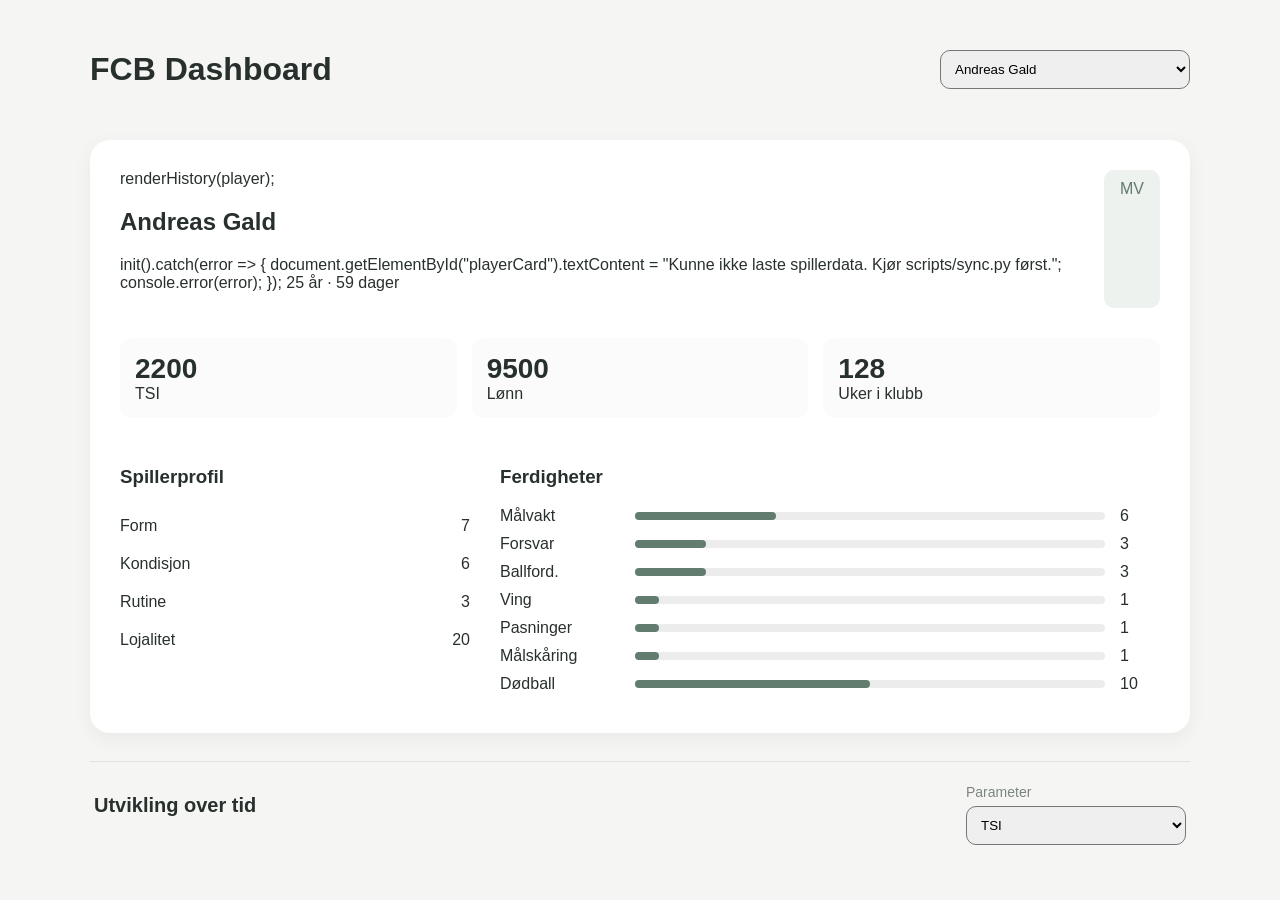
==== web/index.html @ 86ed0490 "Add player history dashboard" ====
<!DOCTYPE html>
<html lang="no">
<head>

<meta charset="UTF-8">
<meta name="viewport" content="width=device-width, initial-scale=1.0">

<title>FCB Dashboard</title>

<link rel="stylesheet" href="style.css">

</head>

<body>

<div class="wrapper">

    <header>

        <h1>FCB Dashboard</h1>

        <select id="playerSelect"></select>

    </header>

    <div id="playerCard"></div>

    <section class="history-section" aria-labelledby="historyTitle">

        <div class="history-heading">
            <div>
                <h2 id="historyTitle">Utvikling over tid</h2>
                <p id="historySummary" class="history-summary"></p>
            </div>

            <label class="history-control" for="historyMetric">
                Parameter
                <select id="historyMetric"></select>
            </label>
        </div>

        <div id="historyChart" class="history-chart"></div>

    </section>

</div>

<script src="app.js"></script>

</body>
</html>
---- web/style.css ----
:root{

    --bg:#f5f6f3;
    --card:#ffffff;
    --text:#28302d;
    --muted:#7c8580;
    --accent:#627c70;
}

body{

    margin:0;

    background:var(--bg);

    font-family:Segoe UI,sans-serif;

    color:var(--text);
}

.wrapper{

    max-width:1100px;

    margin:auto;

    padding:30px;
}

header{

    display:flex;

    justify-content:space-between;

    align-items:center;

    margin-bottom:30px;
}

select{

    padding:10px;

    min-width:250px;

    border-radius:10px;
}

.card{

    background:white;

    border-radius:20px;

    padding:30px;

    box-shadow:
        0 6px 20px rgba(0,0,0,0.05);
}

.top{

    display:flex;

    justify-content:space-between;

    margin-bottom:30px;
}

.position{

    background:#edf2ef;

    color:var(--accent);

    padding:10px 16px;

    border-radius:10px;
}

.metrics{

    display:grid;

    grid-template-columns:
        repeat(3,1fr);

    gap:15px;

    margin-bottom:30px;
}

.metric{

    background:#fafbfa;

    padding:15px;

    border-radius:12px;
}

.metric-value{

    font-size:28px;

    font-weight:700;
}

.sections{

    display:grid;

    grid-template-columns:
        350px 1fr;

    gap:30px;
}

.info-row{

    display:flex;

    justify-content:space-between;

    padding:10px 0;
}

.skill{

    display:grid;

    grid-template-columns:
        120px 1fr 40px;

    gap:15px;

    margin-bottom:10px;

    align-items:center;
}

.bar{

    background:#ececec;

    height:8px;

    border-radius:20px;
}

.fill{

    background:var(--accent);

    height:100%;

    border-radius:20px;
}

.history-section{

    margin-top:28px;

    padding:22px 4px 0;

    border-top:1px solid #dfe4df;
}

.history-heading{

    display:flex;

    justify-content:space-between;

    align-items:flex-end;

    gap:20px;
}

.history-heading h2{

    margin:0;

    font-size:20px;
}

.history-control{

    display:grid;

    gap:6px;

    color:var(--muted);

    font-size:14px;
}

.history-control select{

    min-width:220px;
}

.history-summary{

    min-height:20px;

    margin:8px 0 0;

    color:var(--muted);

    font-size:14px;
}

.history-chart{

    width:100%;

    margin-top:12px;
}

.trend-chart{

    display:block;

    width:100%;

    height:auto;
}

.chart-grid{

    stroke:#e1e6e2;

    stroke-width:1;
}

.chart-line{

    fill:none;

    stroke:#bf5b45;

    stroke-width:3;

    stroke-linecap:round;

    stroke-linejoin:round;
}

.chart-point{

    fill:#bf5b45;

    stroke:#fff;

    stroke-width:2;
}

.chart-label{

    fill:var(--muted);

    font-family:inherit;

    font-size:12px;
}

.chart-empty{

    padding:20px 0;

    color:var(--muted);
}

@media (max-width:760px){

    .wrapper{

        padding:18px;
    }

    header,
    .history-heading{

        align-items:stretch;

        flex-direction:column;

        gap:14px;
    }

    select,
    .history-control select{

        box-sizing:border-box;

        width:100%;

        min-width:0;
    }

    .card{

        padding:20px;
    }

    .sections{

        grid-template-columns:1fr;
    }

    .metrics{

        grid-template-columns:repeat(2,1fr);
    }

    .skill{

        grid-template-columns:100px minmax(0,1fr) 40px;

        gap:10px;
    }
}
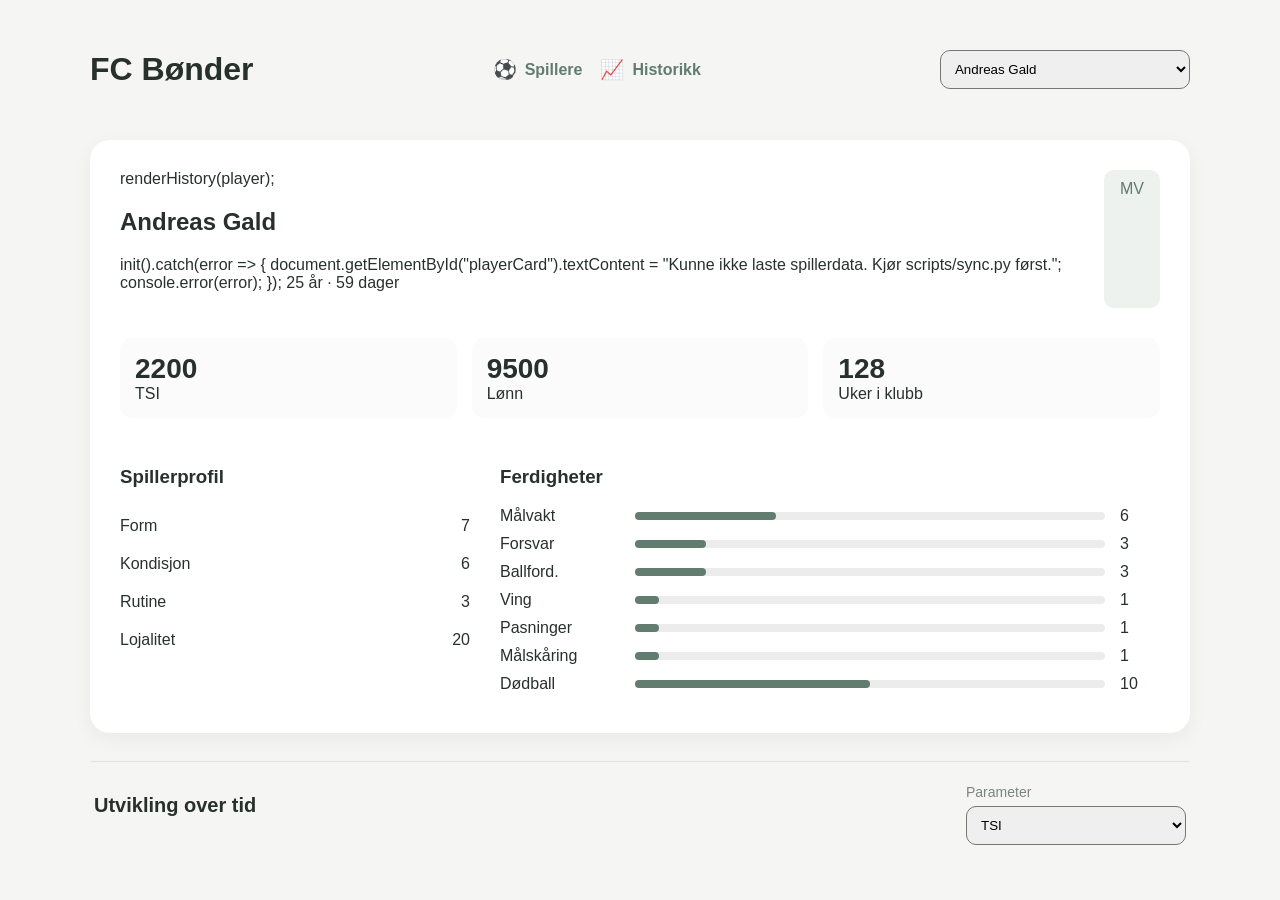
==== commit 0f622f67: ""Oppdatert med toppmeny"" ====
--- a/web/index.html
+++ b/web/index.html
@@ -5,7 +5,7 @@
 <meta charset="UTF-8">
 <meta name="viewport" content="width=device-width, initial-scale=1.0">
 
-<title>FCB Dashboard</title>
+<title>FC Bønder</title>
 
 <link rel="stylesheet" href="style.css">
 
@@ -17,15 +17,23 @@
 
     <header>
 
-        <h1>FCB Dashboard</h1>
+        <h1>FC Bønder</h1>
+
+        <nav class="dashboard-nav" aria-label="Hovedmeny">
+            <a href="#players"><span class="nav-icon" aria-hidden="true">⚽</span>Spillere</a>
+            
+            <a href="#history"><span class="nav-icon" aria-hidden="true">📈</span>Historikk</a>
+        </nav>
 
         <select id="playerSelect"></select>
 
     </header>
 
-    <div id="playerCard"></div>
+    <div id="players">
+        <div id="playerCard"></div>
+    </div>
 
-    <section class="history-section" aria-labelledby="historyTitle">
+    <section id="history" class="history-section" aria-labelledby="historyTitle">
 
         <div class="history-heading">
             <div>
--- a/web/style.css
+++ b/web/style.css
@@ -38,6 +38,34 @@
     margin-bottom:30px;
 }
 
+.dashboard-nav{
+
+    display:flex;
+
+    gap:18px;
+}
+
+.dashboard-nav a{
+
+    display: inline-flex;
+    align-items: center;
+    gap: 8px;
+    color: var(--accent);
+    font-weight: 600;
+    text-decoration: none;
+}
+
+.nav-icon {
+    font-size: 1.2rem;
+    line-height: 1;
+}
+
+.dashboard-nav a:hover,
+.dashboard-nav a:focus-visible{
+
+    text-decoration:underline;
+}
+
 select{
 
     padding:10px;
